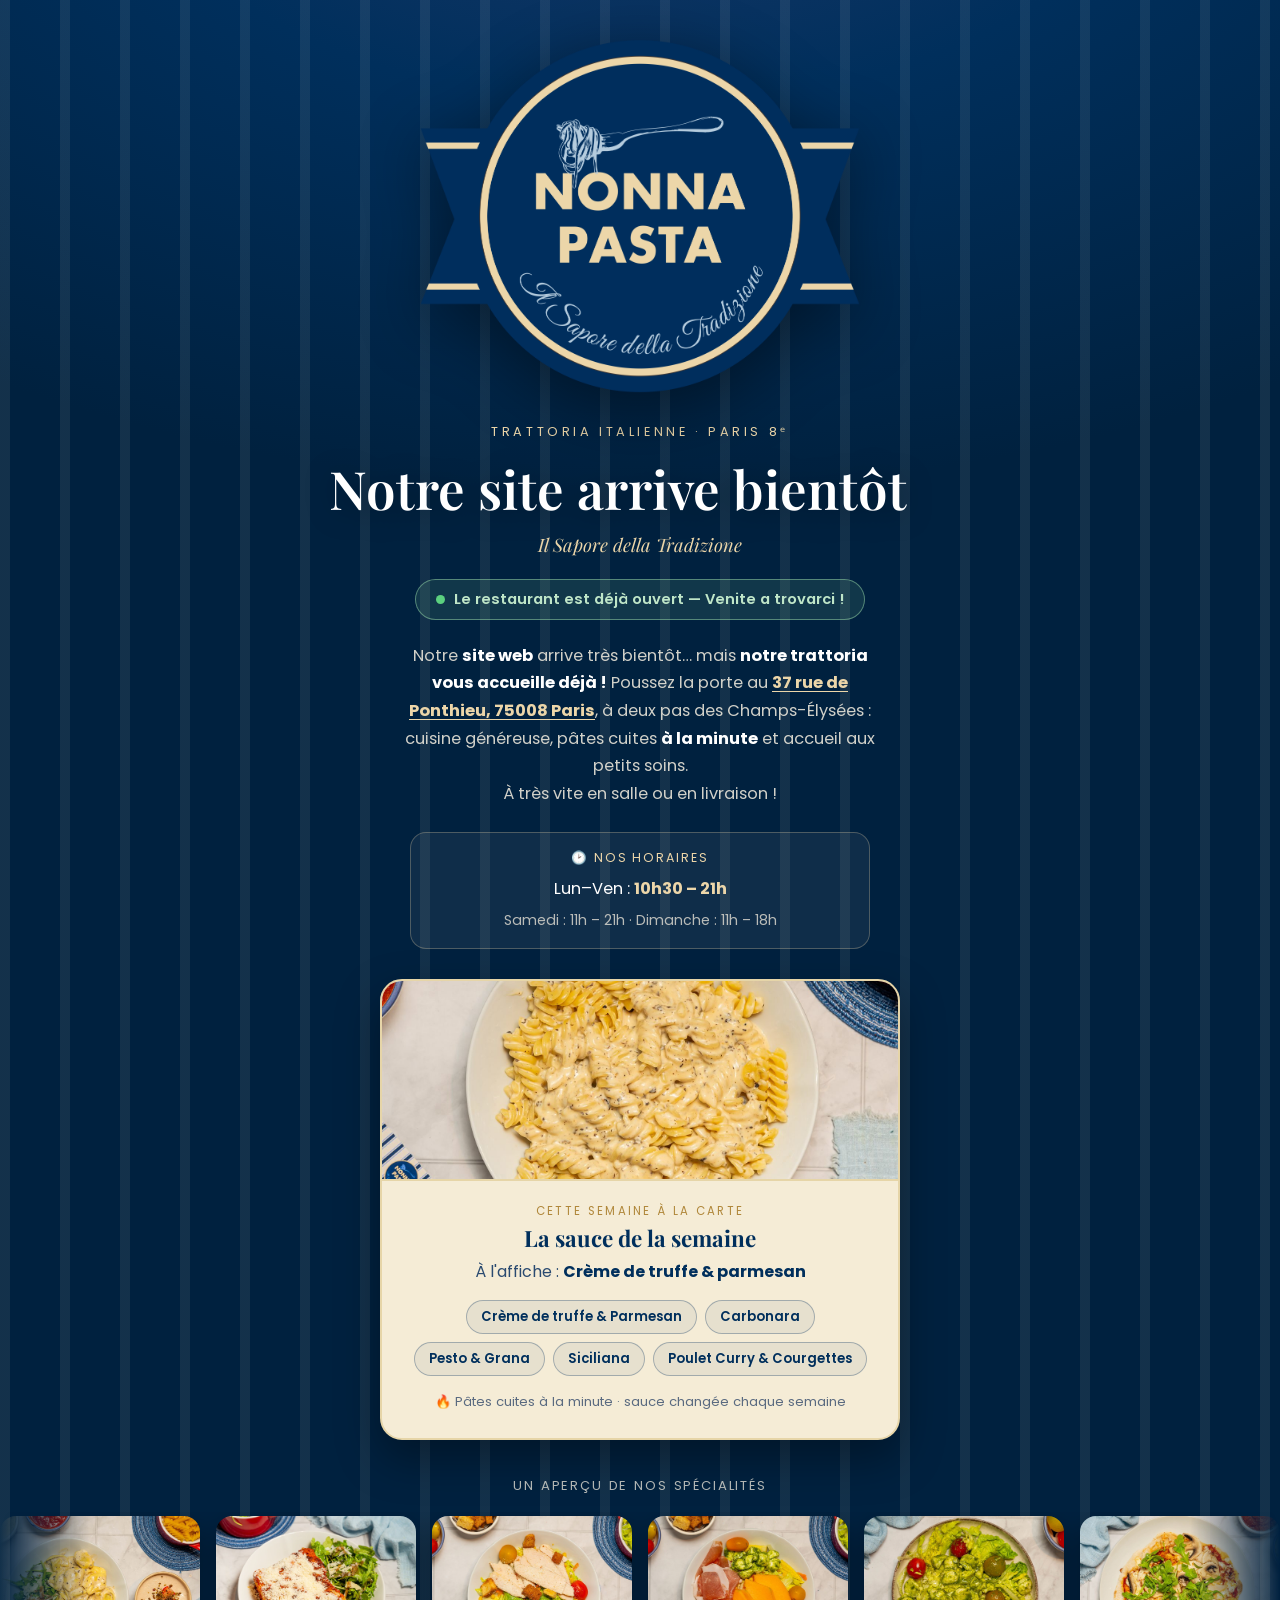
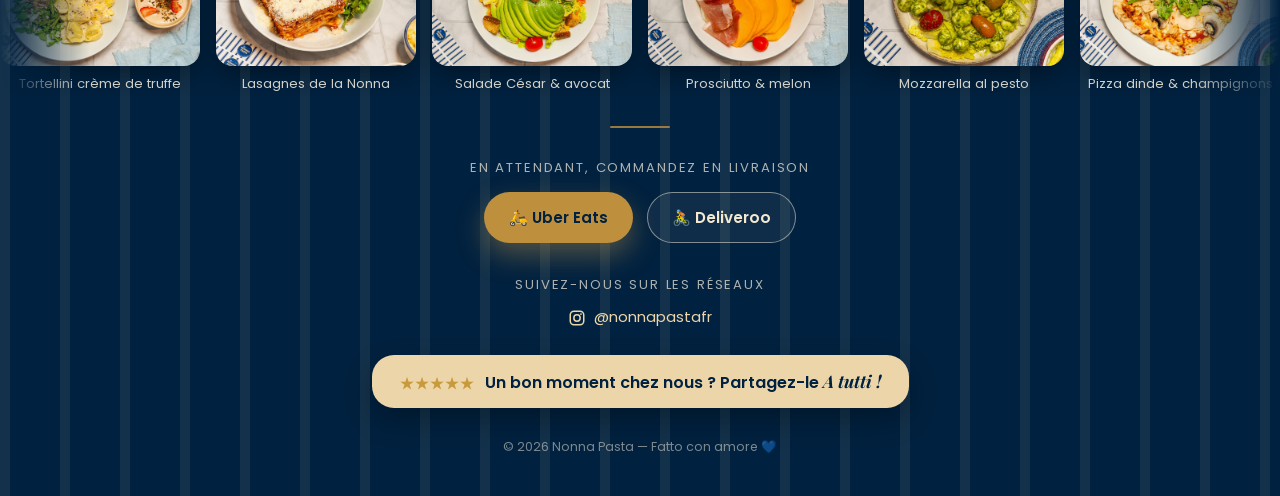
==== index.html @ cd6f06b0 "Horaires: ete (tous les jours 11h-18h) + bascule auto le 24 aout vers horaires habituels Co-Authored" ====
<!DOCTYPE html>
<html lang="fr">
<head>
<meta charset="UTF-8" />
<meta name="viewport" content="width=device-width, initial-scale=1.0" />
<title>Nonna Pasta — Bientôt disponible</title>
<meta name="description" content="Nonna Pasta, trattoria italienne au 37 rue de Ponthieu, 75008 Paris. Notre site arrive bientôt. En attendant, commandez en livraison sur Uber Eats et Deliveroo." />
<meta name="theme-color" content="#0e1f3d" />
<link rel="icon" href="assets/favicon.svg" type="image/svg+xml" />
<link rel="preconnect" href="https://fonts.googleapis.com" />
<link rel="preconnect" href="https://fonts.gstatic.com" crossorigin />
<link href="https://fonts.googleapis.com/css2?family=Playfair+Display:ital,wght@0,500;0,600;0,700;1,500&family=Poppins:wght@300;400;500;600&display=swap" rel="stylesheet" />
<style>
  :root{
    --navy:#002f5c; --navy-deep:#00213f; --cream:#f4e9cf; --gold:#be8f3c; --gold-soft:#ecd6a9;
    --serif:"Playfair Display",Georgia,serif; --sans:"Poppins",-apple-system,BlinkMacSystemFont,"Segoe UI",sans-serif;
  }
  *{margin:0;padding:0;box-sizing:border-box}
  body{
    min-height:100vh;font-family:var(--sans);color:var(--cream);
    background:radial-gradient(1200px 700px at 50% -10%,#1d3a6b 0%,var(--navy) 45%,var(--navy-deep) 100%);
    display:flex;align-items:center;justify-content:center;padding:40px 22px;position:relative;overflow-x:hidden;
  }
  /* Rayures crème discrètes (motif de marque) */
  body::before{
    content:"";position:absolute;inset:0;z-index:0;opacity:.08;
    background-image:repeating-linear-gradient(90deg,var(--cream) 0 10px,transparent 10px 60px);
  }
  .wrap{position:relative;z-index:1;max-width:660px;width:100%;text-align:center;
    animation:rise .9s cubic-bezier(.2,.7,.2,1) both}
  @keyframes rise{from{opacity:0;transform:translateY(26px)}to{opacity:1;transform:none}}

  .logo{
    width:min(440px,84vw);margin:0 auto 30px;display:block;
    filter:drop-shadow(0 16px 34px rgba(0,0,0,.45));
  }

  .kicker{font-size:.8rem;letter-spacing:.28em;text-transform:uppercase;color:var(--gold-soft);margin-bottom:18px}
  h1{font-family:var(--serif);font-weight:600;font-size:clamp(2.1rem,6vw,3.3rem);line-height:1.1;color:#fff;
    text-shadow:0 4px 30px rgba(0,0,0,.35)}
  .dots{display:inline-block;margin-left:2px}
  .dots span{opacity:0;animation:blink 1.4s infinite}
  .dots span:nth-child(2){animation-delay:.2s}
  .dots span:nth-child(3){animation-delay:.4s}
  @keyframes blink{0%,60%,100%{opacity:0}30%{opacity:1}}

  .tagline{font-family:var(--serif);font-style:italic;color:var(--gold-soft);font-size:1.15rem;margin-top:14px}
  .open-badge{display:inline-flex;align-items:center;gap:9px;margin:22px auto 0;
    padding:9px 20px;border-radius:999px;background:rgba(120,190,140,.14);
    border:1px solid rgba(140,205,160,.55);color:#bfe6c8;font-weight:600;font-size:.92rem}
  .open-badge .dot{width:9px;height:9px;border-radius:50%;background:#5bd07f;
    box-shadow:0 0 0 0 rgba(91,208,127,.6);animation:pulse 2s infinite}
  @keyframes pulse{0%{box-shadow:0 0 0 0 rgba(91,208,127,.55)}70%{box-shadow:0 0 0 9px rgba(91,208,127,0)}100%{box-shadow:0 0 0 0 rgba(91,208,127,0)}}
  .lead{margin:22px auto 0;max-width:480px;color:rgba(245,239,224,.85);font-size:1.02rem;line-height:1.7}
  .lead strong{color:#fff}
  .lead a{color:var(--gold-soft);text-decoration:underline;text-underline-offset:3px;
    text-decoration-thickness:1px;transition:color .2s}
  .lead a:hover{color:#f3e3be}

  .hours{margin:24px auto 0;max-width:460px;padding:16px 22px;border-radius:16px;
    background:rgba(245,239,224,.06);border:1px solid rgba(236,214,169,.28);text-align:center}
  .hours-title{font-size:.78rem;letter-spacing:.16em;text-transform:uppercase;color:var(--gold-soft);margin-bottom:9px}
  .hours-now{color:#fff;font-size:1.02rem}
  .hours-now strong{color:var(--gold-soft)}
  .hours-next,.hours-line{margin-top:9px;font-size:.88rem;color:rgba(245,239,224,.74);line-height:1.55}
  .hours-next strong,.hours-line strong{color:rgba(245,239,224,.96)}

  .divider{width:60px;height:2px;background:var(--gold);margin:30px auto;border-radius:2px;opacity:.8}

  .week-card{margin:30px auto 0;max-width:520px;width:100%;background:#f5ecd6;
    border:2px solid #e6d5a8;border-radius:22px;overflow:hidden;
    box-shadow:0 18px 44px rgba(0,0,0,.34)}
  .week-photo{height:200px;overflow:hidden;border-bottom:2px solid #e6d5a8}
  .week-photo img{width:100%;height:100%;object-fit:cover;display:block}
  .week-body{padding:22px 24px 26px}
  .week-eyebrow{font-size:.72rem;letter-spacing:.2em;text-transform:uppercase;color:#b0873a;margin-bottom:6px}
  .week-title{font-family:var(--serif);color:var(--navy);font-size:1.4rem;line-height:1.15;margin-bottom:8px}
  .week-current{color:#2a4a70;font-size:1rem}
  .week-current strong{color:var(--navy)}
  .week-chips{display:flex;flex-wrap:wrap;justify-content:center;gap:8px;margin-top:16px}
  .week-chip{font-size:.82rem;font-weight:600;color:var(--navy);background:rgba(0,47,92,.06);
    border:1px solid rgba(0,47,92,.30);padding:6px 14px;border-radius:999px}
  .week-note{margin-top:16px;font-size:.82rem;color:#5a6a80}

  .gallery-strip{width:100vw;margin-left:calc(50% - 50vw);margin-top:36px}
  .strip-label{text-align:center;font-size:.82rem;letter-spacing:.14em;text-transform:uppercase;color:rgba(245,239,224,.72);margin-bottom:16px}
  .strip-viewport{overflow:hidden;
    -webkit-mask-image:linear-gradient(90deg,transparent,#000 7%,#000 93%,transparent);
    mask-image:linear-gradient(90deg,transparent,#000 7%,#000 93%,transparent)}
  .strip-track{display:flex;width:max-content;padding:4px 0;animation:stripScroll 40s linear infinite}
  .strip-track:hover{animation-play-state:paused}
  .strip-item{flex:0 0 auto;width:200px;margin:0 16px 0 0}
  .strip-item img{width:200px;height:150px;object-fit:cover;border-radius:16px;display:block;
    box-shadow:0 10px 24px rgba(0,0,0,.34)}
  .strip-item figcaption{margin-top:9px;font-size:.82rem;color:rgba(245,239,224,.85);text-align:center;line-height:1.3;padding:0 4px}
  @keyframes stripScroll{from{transform:translateX(0)}to{transform:translateX(-50%)}}
  @media (prefers-reduced-motion:reduce){.strip-track{animation:none}}

  .order-label{font-size:.82rem;letter-spacing:.14em;text-transform:uppercase;color:rgba(245,239,224,.7);margin-bottom:14px}
  .social-label{margin-top:32px;font-size:.82rem;letter-spacing:.14em;text-transform:uppercase;color:rgba(245,239,224,.7)}
  .btns{display:flex;flex-wrap:wrap;gap:14px;justify-content:center}
  .btn{display:inline-flex;align-items:center;justify-content:center;gap:9px;padding:13px 24px;border-radius:999px;
    font-weight:600;font-size:.95rem;text-decoration:none;transition:transform .25s,box-shadow .25s,background .25s;border:1.5px solid transparent}
  .btn:hover{transform:translateY(-2px)}
  .btn-gold{background:var(--gold);color:var(--navy-deep);box-shadow:0 12px 28px rgba(201,154,78,.4)}
  .btn-gold:hover{background:var(--gold-soft)}
  .btn-ghost{background:rgba(245,239,224,.06);color:var(--cream);border-color:rgba(245,239,224,.5)}
  .btn-ghost:hover{background:rgba(245,239,224,.14)}

  .contact{margin-top:12px;display:flex;flex-wrap:wrap;gap:8px 26px;justify-content:center;
    font-size:.92rem;color:rgba(245,239,224,.82)}
  .contact a{color:var(--gold-soft);text-decoration:none;border-bottom:1px solid transparent;transition:border-color .2s}
  .contact a:hover{border-color:var(--gold-soft)}
  .contact span{display:inline-flex;align-items:center;gap:8px}

  .review-cta{display:inline-block;text-align:center;line-height:1.5;margin:26px auto 0;
    padding:13px 28px;border-radius:22px;text-decoration:none;font-weight:600;font-size:1rem;
    color:var(--navy-deep);background:var(--gold-soft);
    box-shadow:0 12px 28px rgba(0,0,0,.28);transition:transform .25s,box-shadow .25s,background .25s}
  .review-cta:hover{transform:translateY(-2px);background:#f3e3be;box-shadow:0 16px 34px rgba(0,0,0,.34)}
  .review-cta .stars{letter-spacing:2px;font-size:.95rem;color:#c99a3c;vertical-align:middle;margin-right:6px}
  .review-cta .tutti{font-family:var(--serif);font-style:italic;font-weight:700;font-size:1.08em}

  .foot{margin-top:30px;font-size:.78rem;color:rgba(245,239,224,.5)}
  @media (max-width:480px){.btn{flex:1 1 100%}}
  @media (prefers-reduced-motion:reduce){*{animation:none!important}}
</style>
</head>
<body>
  <main class="wrap">
    <img class="logo" src="assets/images/logo-transparent.png?v=3" alt="Nonna Pasta" />

    <p class="kicker">Trattoria italienne · Paris 8ᵉ</p>
    <h1>Notre site arrive bientôt<span class="dots"><span>.</span><span>.</span><span>.</span></span></h1>
    <p class="tagline">Il Sapore della Tradizione</p>

    <p class="open-badge"><span class="dot"></span> Le restaurant est déjà ouvert — Venite a trovarci&nbsp;!</p>

    <p class="lead">
      Notre <strong>site web</strong> arrive très bientôt… mais
      <strong>notre trattoria vous accueille déjà !</strong>
      Poussez la porte au <strong><a href="https://www.google.com/maps/dir/?api=1&amp;destination=37%20rue%20de%20Ponthieu%2C%2075008%20Paris" target="_blank" rel="noopener">37 rue de Ponthieu, 75008 Paris</a></strong>, à deux pas des Champs-Élysées :
      cuisine généreuse, pâtes cuites <strong>à la minute</strong> et accueil aux petits soins.
      <br />À très vite en salle ou en livraison !
    </p>

    <div class="hours" id="hours">
      <p class="hours-title">🕑 Nos horaires</p>
      <p class="hours-now"><strong>Cet été</strong> — tous les jours&nbsp;: 11h – 18h</p>
      <p class="hours-next">Reprise des horaires habituels le <strong>24 août</strong>&nbsp;:<br />Lun–Ven 10h30–21h · Sam 11h–21h · Dim 11h–18h</p>
    </div>

    <div class="week-card">
      <div class="week-photo"><img src="assets/images/pates-semaine.jpg" alt="Pâtes fraîches à la sauce de la semaine" /></div>
      <div class="week-body">
        <p class="week-eyebrow">Cette semaine à la carte</p>
        <h3 class="week-title">La sauce de la semaine</h3>
        <p class="week-current">À l'affiche : <strong id="bSauce">Crème de truffe &amp; parmesan</strong></p>
        <div class="week-chips" id="bChips">
          <span class="week-chip">Crème de truffe</span>
          <span class="week-chip">Bolognaise mijotée</span>
          <span class="week-chip">Pesto di casa</span>
          <span class="week-chip">Quatre fromages</span>
          <span class="week-chip">Arrabbiata</span>
        </div>
        <p class="week-note">🔥 Pâtes cuites à la minute · sauce changée chaque semaine</p>
      </div>
    </div>

    <section class="gallery-strip" aria-label="Aperçu de nos plats">
      <p class="strip-label">Un aperçu de nos spécialités</p>
      <div class="strip-viewport">
        <div class="strip-track" id="stripTrack"></div>
      </div>
    </section>

    <div class="divider"></div>

    <p class="order-label">En attendant, commandez en livraison</p>
    <div class="btns">
      <a class="btn btn-gold" href="https://www.ubereats.com/fr/store/nonna-pasta/fMqXAi5KVVisIOi39nbDfg" target="_blank" rel="noopener">🛵 Uber Eats</a>
      <a class="btn btn-ghost" href="https://deliveroo.fr/fr/menu/Paris/paris-8eme-faubourg-saint-honore/nonna-pasta-paris-37-rue-de-ponthieu" target="_blank" rel="noopener">🚴 Deliveroo</a>
    </div>

    <p class="social-label">Suivez-nous sur les réseaux</p>
    <div class="contact">
      <span style="color:var(--gold-soft)"><svg viewBox="0 0 24 24" width="18" height="18" fill="none" stroke="currentColor" stroke-width="2" aria-hidden="true"><rect x="3" y="3" width="18" height="18" rx="5"/><circle cx="12" cy="12" r="4.2"/><circle cx="17.3" cy="6.7" r="1.2" fill="currentColor" stroke="none"/></svg><a href="https://www.instagram.com/nonnapastafr/" target="_blank" rel="noopener">@nonnapastafr</a></span>
    </div>

    <!-- Appel à l'avis Google : modifiez la phrase et/ou le lien ici si besoin -->
    <a class="review-cta" href="https://g.page/r/CQjq_r3sA9J5EBM/review" target="_blank" rel="noopener">
      <span class="stars">★★★★★</span> Un bon moment chez nous ? Partagez-le <span class="tutti">A&nbsp;tutti&nbsp;!</span>
    </a>

    <p class="foot">© <span id="y"></span> Nonna Pasta — Fatto con amore 💙</p>
  </main>
  <script src="config.js"></script>
  <script>
    document.getElementById('y').textContent = new Date().getFullYear();
    (function(){
      var N = window.NONNA || {};
      var s = document.getElementById('bSauce');
      if (s && N.sauceDeLaSemaine) s.textContent = N.sauceDeLaSemaine;
      var c = document.getElementById('bChips');
      if (c && Array.isArray(N.sauces)) {
        c.innerHTML = N.sauces.map(function(x){
          return '<span class="week-chip">' + String(x).replace(/&/g,'&amp;').replace(/</g,'&lt;') + '</span>';
        }).join('');
      }

      // Horaires : bascule automatique sur les horaires habituels a partir du 24 aout 2026
      var hoursEl = document.getElementById('hours');
      if (hoursEl) {
        var reprise = new Date(2026, 7, 24); // 24 aout 2026 (mois 0-indexe : 7 = aout)
        if (new Date() >= reprise) {
          hoursEl.innerHTML =
            '<p class="hours-title">🕑 Nos horaires</p>' +
            '<p class="hours-now">Lun–Ven&nbsp;: <strong>10h30 – 21h</strong></p>' +
            '<p class="hours-line">Samedi&nbsp;: 11h – 21h · Dimanche&nbsp;: 11h – 18h</p>';
        }
      }

      // Bandeau photos defilant (plats, hors boissons) genere depuis le menu
      function esc(x){return String(x).replace(/&/g,'&amp;').replace(/</g,'&lt;').replace(/"/g,'&quot;');}
      var track = document.getElementById('stripTrack');
      if (track && Array.isArray(N.menu)) {
        var plats = N.menu.filter(function(d){
          return d.categorie !== 'boissons' && String(d.image).indexOf('pates-semaine') === -1;
        });
        var html = plats.map(function(d){
          return '<figure class="strip-item"><img src="assets/images/' + esc(d.image) +
                 '" alt="' + esc(d.nom) + '"><figcaption>' + esc(d.nom) + '</figcaption></figure>';
        }).join('');
        track.innerHTML = html + html; // duplique pour une boucle continue
        var half = track.scrollWidth / 2;
        if (half > 0) track.style.animationDuration = Math.max(22, Math.round(half / 55)) + 's';
      }
    })();
  </script>
</body>
</html>
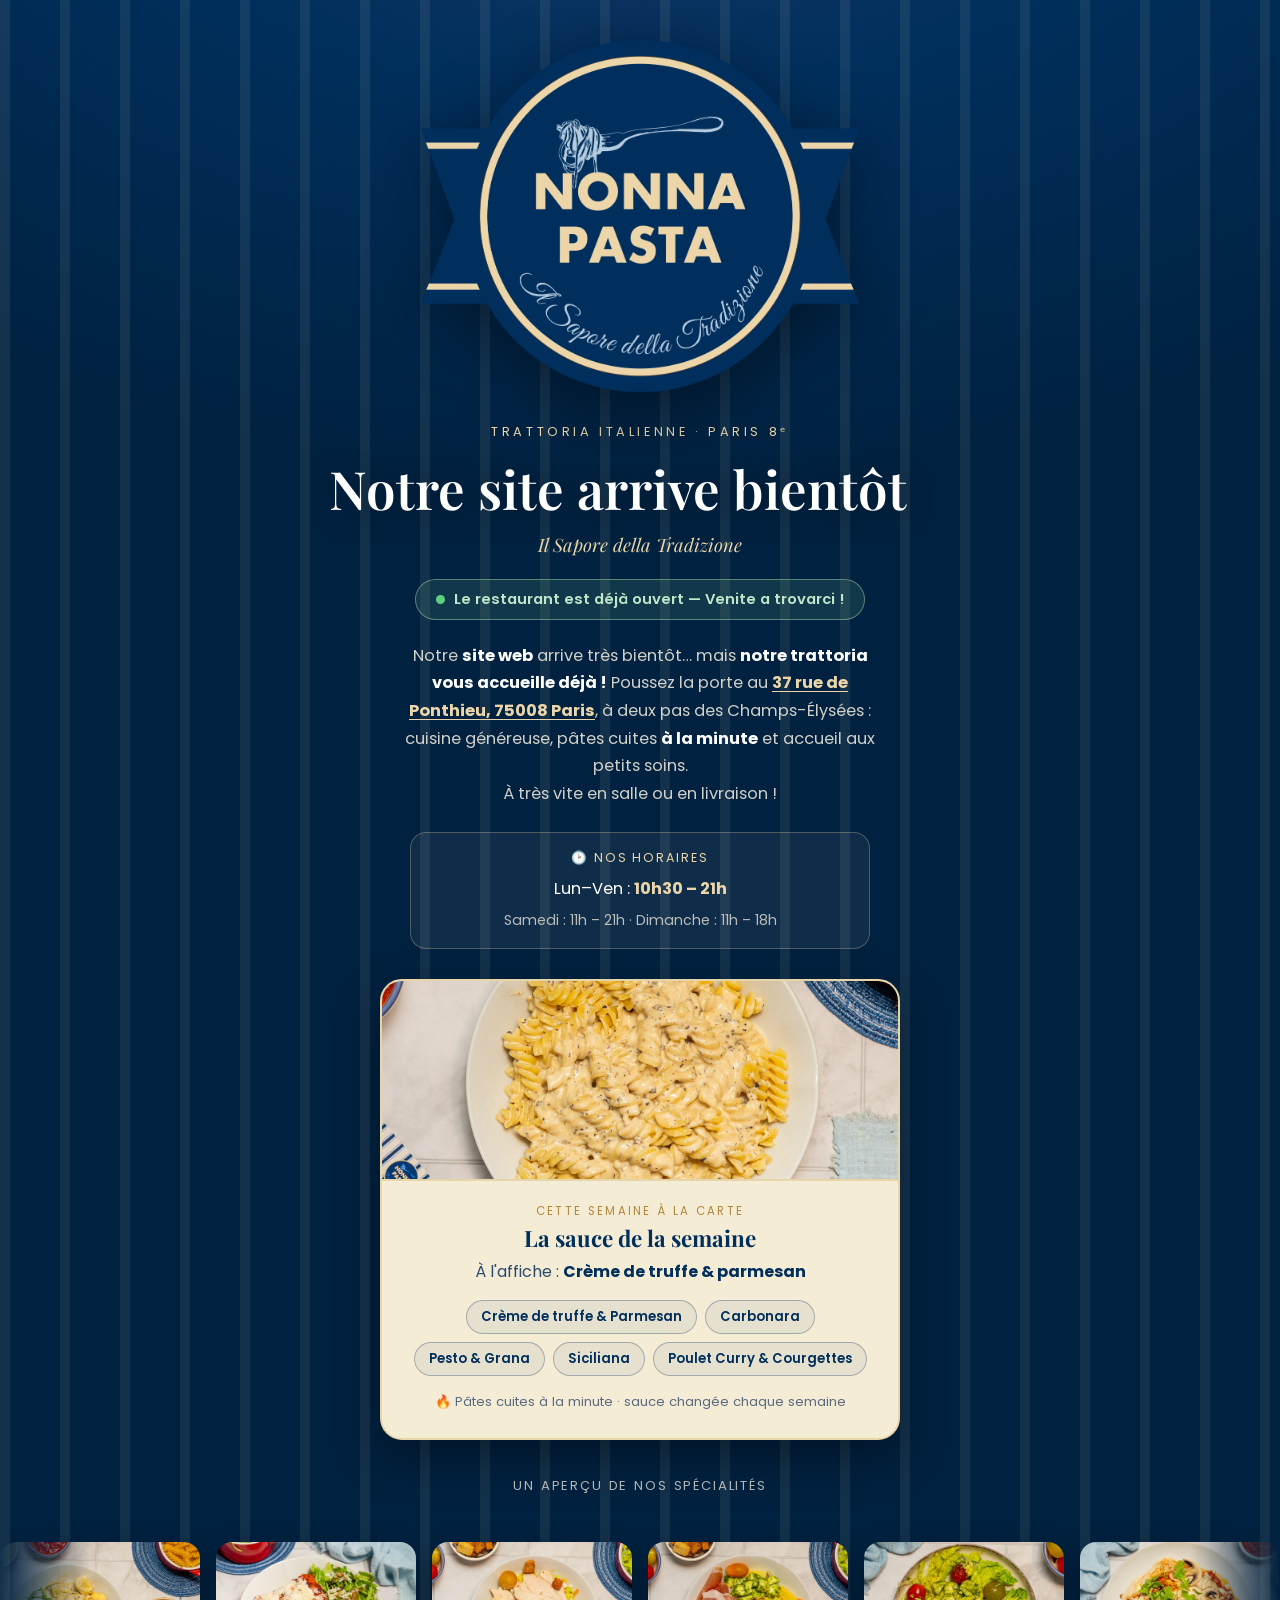
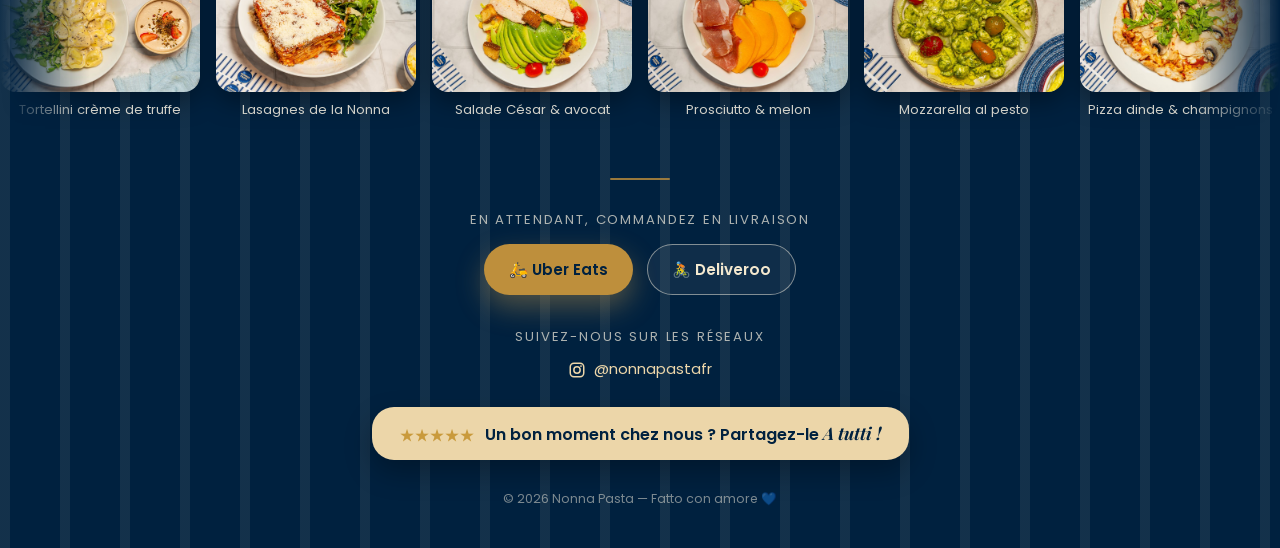
==== commit cfbf10d8: "Page accueil: bandeau photos - zoom au survol/toucher + reprise du defilement au relachement Co-Auth" ====
--- a/index.html
+++ b/index.html
@@ -3,8 +3,47 @@
 <head>
 <meta charset="UTF-8" />
 <meta name="viewport" content="width=device-width, initial-scale=1.0" />
-<title>Nonna Pasta — Bientôt disponible</title>
-<meta name="description" content="Nonna Pasta, trattoria italienne au 37 rue de Ponthieu, 75008 Paris. Notre site arrive bientôt. En attendant, commandez en livraison sur Uber Eats et Deliveroo." />
+<meta name="google-site-verification" content="pBPQn-sKwACDgPjD3qukE-V56CEns2R6OKmHJpYfSw8" />
+<title>Nonna Pasta — Restaurant italien près des Champs-Élysées | Paris 8e</title>
+<meta name="description" content="Nonna Pasta, trattoria italienne au 37 rue de Ponthieu, Paris 8e, à deux pas des Champs-Élysées. Pâtes fraîches cuites à la minute, sauces changées chaque semaine. Sur place, à emporter, Uber Eats & Deliveroo. Ouvert tous les jours." />
+<link rel="canonical" href="https://nonnapasta.fr/" />
+<meta property="og:type" content="restaurant" />
+<meta property="og:site_name" content="Nonna Pasta" />
+<meta property="og:title" content="Nonna Pasta — Restaurant italien près des Champs-Élysées" />
+<meta property="og:description" content="Trattoria italienne au 37 rue de Ponthieu, Paris 8e. Pâtes fraîches à la minute, sauces changées chaque semaine. Ouvert tous les jours." />
+<meta property="og:url" content="https://nonnapasta.fr/" />
+<meta property="og:image" content="https://nonnapasta.fr/assets/images/pates-semaine.jpg" />
+<meta name="twitter:card" content="summary_large_image" />
+<script type="application/ld+json">
+{
+  "@context": "https://schema.org",
+  "@type": "Restaurant",
+  "name": "Nonna Pasta",
+  "description": "Trattoria italienne à deux pas des Champs-Élysées : pâtes fraîches cuites à la minute et sauces changées chaque semaine.",
+  "servesCuisine": ["Italienne", "Pâtes"],
+  "url": "https://nonnapasta.fr",
+  "image": ["https://nonnapasta.fr/assets/images/pates-semaine.jpg", "https://nonnapasta.fr/assets/images/logo-transparent.png"],
+  "priceRange": "€€",
+  "address": {
+    "@type": "PostalAddress",
+    "streetAddress": "37 rue de Ponthieu",
+    "postalCode": "75008",
+    "addressLocality": "Paris",
+    "addressCountry": "FR"
+  },
+  "hasMap": "https://www.google.com/maps/dir/?api=1&destination=37%20rue%20de%20Ponthieu%2C%2075008%20Paris",
+  "openingHoursSpecification": [
+    { "@type": "OpeningHoursSpecification", "dayOfWeek": ["Monday","Tuesday","Wednesday","Thursday","Friday"], "opens": "10:30", "closes": "21:00" },
+    { "@type": "OpeningHoursSpecification", "dayOfWeek": "Saturday", "opens": "11:00", "closes": "21:00" },
+    { "@type": "OpeningHoursSpecification", "dayOfWeek": "Sunday", "opens": "11:00", "closes": "18:00" }
+  ],
+  "sameAs": [
+    "https://www.instagram.com/nonnapastafr/",
+    "https://www.ubereats.com/fr/store/nonna-pasta/fMqXAi5KVVisIOi39nbDfg",
+    "https://deliveroo.fr/fr/menu/Paris/paris-8eme-faubourg-saint-honore/nonna-pasta-paris-37-rue-de-ponthieu"
+  ]
+}
+</script>
 <meta name="theme-color" content="#0e1f3d" />
 <link rel="icon" href="assets/favicon.svg" type="image/svg+xml" />
 <link rel="preconnect" href="https://fonts.googleapis.com" />
@@ -84,14 +123,16 @@
 
   .gallery-strip{width:100vw;margin-left:calc(50% - 50vw);margin-top:36px}
   .strip-label{text-align:center;font-size:.82rem;letter-spacing:.14em;text-transform:uppercase;color:rgba(245,239,224,.72);margin-bottom:16px}
-  .strip-viewport{overflow:hidden;
+  .strip-viewport{overflow:hidden;padding:26px 0;
     -webkit-mask-image:linear-gradient(90deg,transparent,#000 7%,#000 93%,transparent);
     mask-image:linear-gradient(90deg,transparent,#000 7%,#000 93%,transparent)}
   .strip-track{display:flex;width:max-content;padding:4px 0;animation:stripScroll 40s linear infinite}
-  .strip-track:hover{animation-play-state:paused}
-  .strip-item{flex:0 0 auto;width:200px;margin:0 16px 0 0}
+  .strip-track:hover,.strip-track.paused{animation-play-state:paused}
+  .strip-item{flex:0 0 auto;width:200px;margin:0 16px 0 0;transition:transform .3s ease}
+  .strip-item:hover,.strip-item.zoom{transform:scale(1.22);z-index:3}
+  .strip-item:hover img,.strip-item.zoom img{box-shadow:0 20px 42px rgba(0,0,0,.55)}
   .strip-item img{width:200px;height:150px;object-fit:cover;border-radius:16px;display:block;
-    box-shadow:0 10px 24px rgba(0,0,0,.34)}
+    box-shadow:0 10px 24px rgba(0,0,0,.34);transition:box-shadow .3s ease}
   .strip-item figcaption{margin-top:9px;font-size:.82rem;color:rgba(245,239,224,.85);text-align:center;line-height:1.3;padding:0 4px}
   @keyframes stripScroll{from{transform:translateX(0)}to{transform:translateX(-50%)}}
   @media (prefers-reduced-motion:reduce){.strip-track{animation:none}}
@@ -234,6 +275,21 @@
         track.innerHTML = html + html; // duplique pour une boucle continue
         var half = track.scrollWidth / 2;
         if (half > 0) track.style.animationDuration = Math.max(22, Math.round(half / 55)) + 's';
+
+        // Tactile : appui du doigt = agrandit la photo + met en pause ; relache = revient + repart
+        track.addEventListener('touchstart', function (e) {
+          var item = e.target.closest ? e.target.closest('.strip-item') : null;
+          if (!item) return;
+          item.classList.add('zoom');
+          track.classList.add('paused');
+        }, { passive: true });
+        var stripRelease = function () {
+          var zoomed = track.querySelectorAll('.strip-item.zoom');
+          for (var i = 0; i < zoomed.length; i++) zoomed[i].classList.remove('zoom');
+          track.classList.remove('paused');
+        };
+        track.addEventListener('touchend', stripRelease);
+        track.addEventListener('touchcancel', stripRelease);
       }
     })();
   </script>
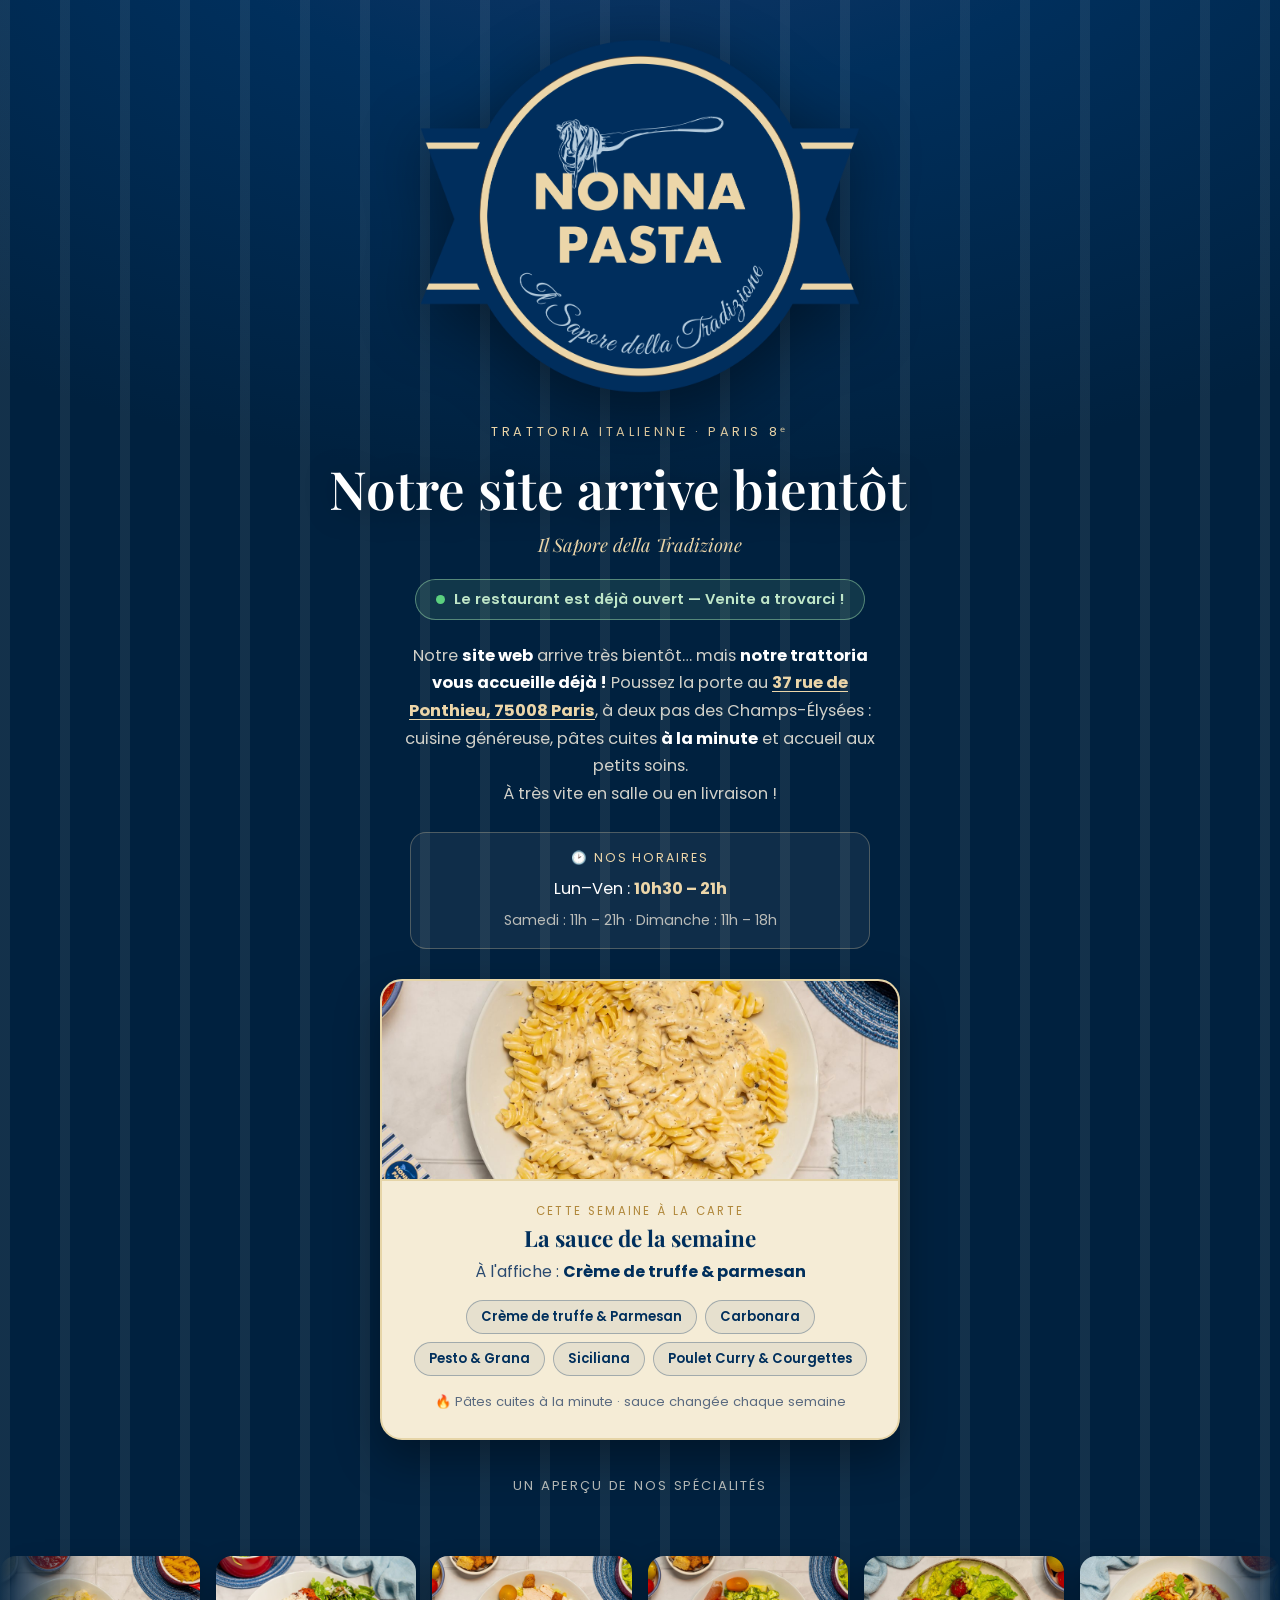
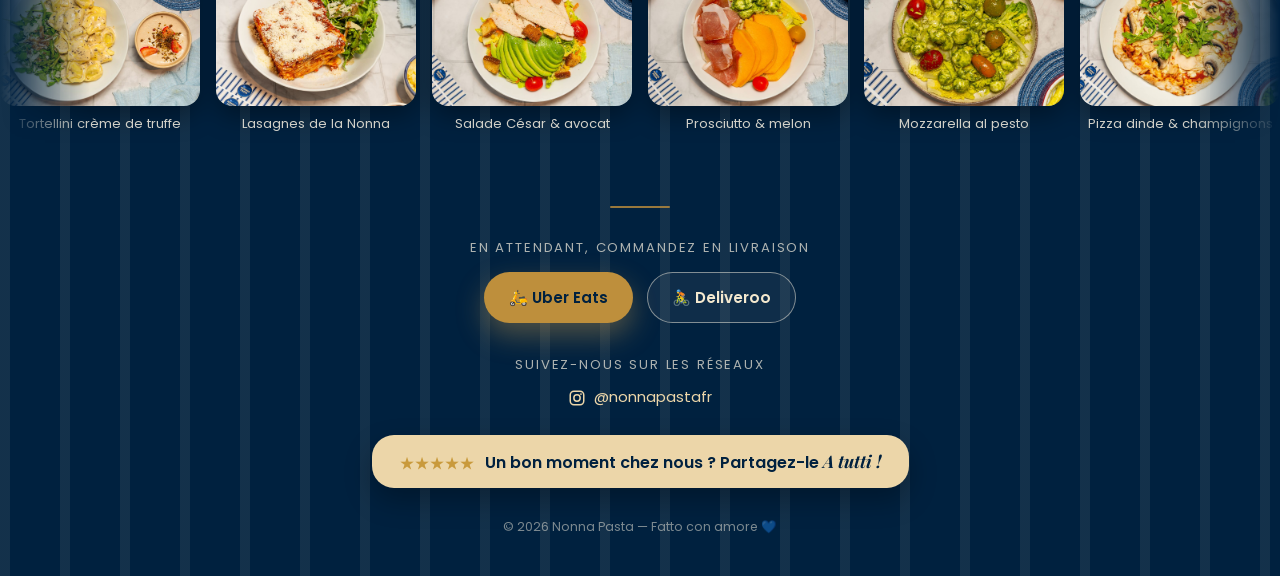
==== commit 5bd32dc2: "Bandeau photos: zoom plus grand (1.4) + swipe mobile pour faire defiler + reprise auto au relachemen" ====
--- a/index.html
+++ b/index.html
@@ -123,19 +123,22 @@
 
   .gallery-strip{width:100vw;margin-left:calc(50% - 50vw);margin-top:36px}
   .strip-label{text-align:center;font-size:.82rem;letter-spacing:.14em;text-transform:uppercase;color:rgba(245,239,224,.72);margin-bottom:16px}
-  .strip-viewport{overflow:hidden;padding:26px 0;
+  .strip-viewport{overflow-x:auto;overflow-y:hidden;padding:44px 0;touch-action:pan-x;
+    scrollbar-width:none;-ms-overflow-style:none;
     -webkit-mask-image:linear-gradient(90deg,transparent,#000 7%,#000 93%,transparent);
     mask-image:linear-gradient(90deg,transparent,#000 7%,#000 93%,transparent)}
-  .strip-track{display:flex;width:max-content;padding:4px 0;animation:stripScroll 40s linear infinite}
-  .strip-track:hover,.strip-track.paused{animation-play-state:paused}
+  .strip-viewport::-webkit-scrollbar{display:none}
+  .strip-track{display:flex;width:max-content}
   .strip-item{flex:0 0 auto;width:200px;margin:0 16px 0 0;transition:transform .3s ease}
-  .strip-item:hover,.strip-item.zoom{transform:scale(1.22);z-index:3}
-  .strip-item:hover img,.strip-item.zoom img{box-shadow:0 20px 42px rgba(0,0,0,.55)}
+  .strip-item.zoom{transform:scale(1.4);z-index:3}
+  .strip-item.zoom img{box-shadow:0 24px 50px rgba(0,0,0,.6)}
+  @media (hover:hover){
+    .strip-item:hover{transform:scale(1.4);z-index:3}
+    .strip-item:hover img{box-shadow:0 24px 50px rgba(0,0,0,.6)}
+  }
   .strip-item img{width:200px;height:150px;object-fit:cover;border-radius:16px;display:block;
     box-shadow:0 10px 24px rgba(0,0,0,.34);transition:box-shadow .3s ease}
   .strip-item figcaption{margin-top:9px;font-size:.82rem;color:rgba(245,239,224,.85);text-align:center;line-height:1.3;padding:0 4px}
-  @keyframes stripScroll{from{transform:translateX(0)}to{transform:translateX(-50%)}}
-  @media (prefers-reduced-motion:reduce){.strip-track{animation:none}}
 
   .order-label{font-size:.82rem;letter-spacing:.14em;text-transform:uppercase;color:rgba(245,239,224,.7);margin-bottom:14px}
   .social-label{margin-top:32px;font-size:.82rem;letter-spacing:.14em;text-transform:uppercase;color:rgba(245,239,224,.7)}
@@ -272,24 +275,73 @@
           return '<figure class="strip-item"><img src="assets/images/' + esc(d.image) +
                  '" alt="' + esc(d.nom) + '"><figcaption>' + esc(d.nom) + '</figcaption></figure>';
         }).join('');
-        track.innerHTML = html + html; // duplique pour une boucle continue
-        var half = track.scrollWidth / 2;
-        if (half > 0) track.style.animationDuration = Math.max(22, Math.round(half / 55)) + 's';
-
-        // Tactile : appui du doigt = agrandit la photo + met en pause ; relache = revient + repart
-        track.addEventListener('touchstart', function (e) {
-          var item = e.target.closest ? e.target.closest('.strip-item') : null;
-          if (!item) return;
-          item.classList.add('zoom');
-          track.classList.add('paused');
-        }, { passive: true });
-        var stripRelease = function () {
-          var zoomed = track.querySelectorAll('.strip-item.zoom');
-          for (var i = 0; i < zoomed.length; i++) zoomed[i].classList.remove('zoom');
-          track.classList.remove('paused');
-        };
-        track.addEventListener('touchend', stripRelease);
-        track.addEventListener('touchcancel', stripRelease);
+        track.innerHTML = html + html; // duplique pour une boucle continue sans couture
+
+        var vp = document.querySelector('.strip-viewport');
+        if (vp) {
+          var reduce = window.matchMedia && window.matchMedia('(prefers-reduced-motion: reduce)').matches;
+          var paused = false, resumeTimer = null;
+
+          function clearZoom() {
+            var z = track.querySelectorAll('.strip-item.zoom');
+            for (var i = 0; i < z.length; i++) z[i].classList.remove('zoom');
+          }
+          function zoomItem(item) {
+            if (!item || item.classList.contains('zoom')) return;
+            clearZoom();
+            item.classList.add('zoom');
+          }
+          function itemAtPoint(x, y) {
+            var el = document.elementFromPoint(x, y);
+            return el && el.closest ? el.closest('.strip-item') : null;
+          }
+
+          // Souris : survol = pause + agrandissement de la photo pointee ; sortie = reprise
+          vp.addEventListener('pointerenter', function (e) { if (e.pointerType === 'mouse') paused = true; });
+          vp.addEventListener('pointermove', function (e) {
+            if (e.pointerType !== 'mouse') return;
+            paused = true;
+            var it = e.target.closest ? e.target.closest('.strip-item') : null;
+            if (it) zoomItem(it);
+          });
+          vp.addEventListener('pointerleave', function (e) {
+            if (e.pointerType !== 'mouse') return;
+            paused = false; clearZoom();
+          });
+
+          // Doigt : appui = pause ; glissement gauche/droite = defilement (scroll natif) ;
+          // la photo sous le doigt s'agrandit ; au relacher = taille normale + reprise auto
+          vp.addEventListener('touchstart', function (e) {
+            if (resumeTimer) { clearTimeout(resumeTimer); resumeTimer = null; }
+            paused = true;
+            var t = e.touches[0];
+            if (t) zoomItem(itemAtPoint(t.clientX, t.clientY));
+          }, { passive: true });
+          vp.addEventListener('touchmove', function (e) {
+            var t = e.touches[0];
+            if (t) zoomItem(itemAtPoint(t.clientX, t.clientY));
+          }, { passive: true });
+          function touchDone() {
+            clearZoom();
+            if (resumeTimer) clearTimeout(resumeTimer);
+            resumeTimer = setTimeout(function () { paused = false; }, 700);
+          }
+          vp.addEventListener('touchend', touchDone);
+          vp.addEventListener('touchcancel', touchDone);
+
+          // Defilement automatique via la position de scroll, boucle sans couture
+          function tick() {
+            if (!paused && !reduce) {
+              var half = vp.scrollWidth / 2;
+              if (half > 0) {
+                vp.scrollLeft += 0.9;
+                if (vp.scrollLeft >= half) vp.scrollLeft -= half;
+              }
+            }
+            requestAnimationFrame(tick);
+          }
+          requestAnimationFrame(tick);
+        }
       }
     })();
   </script>
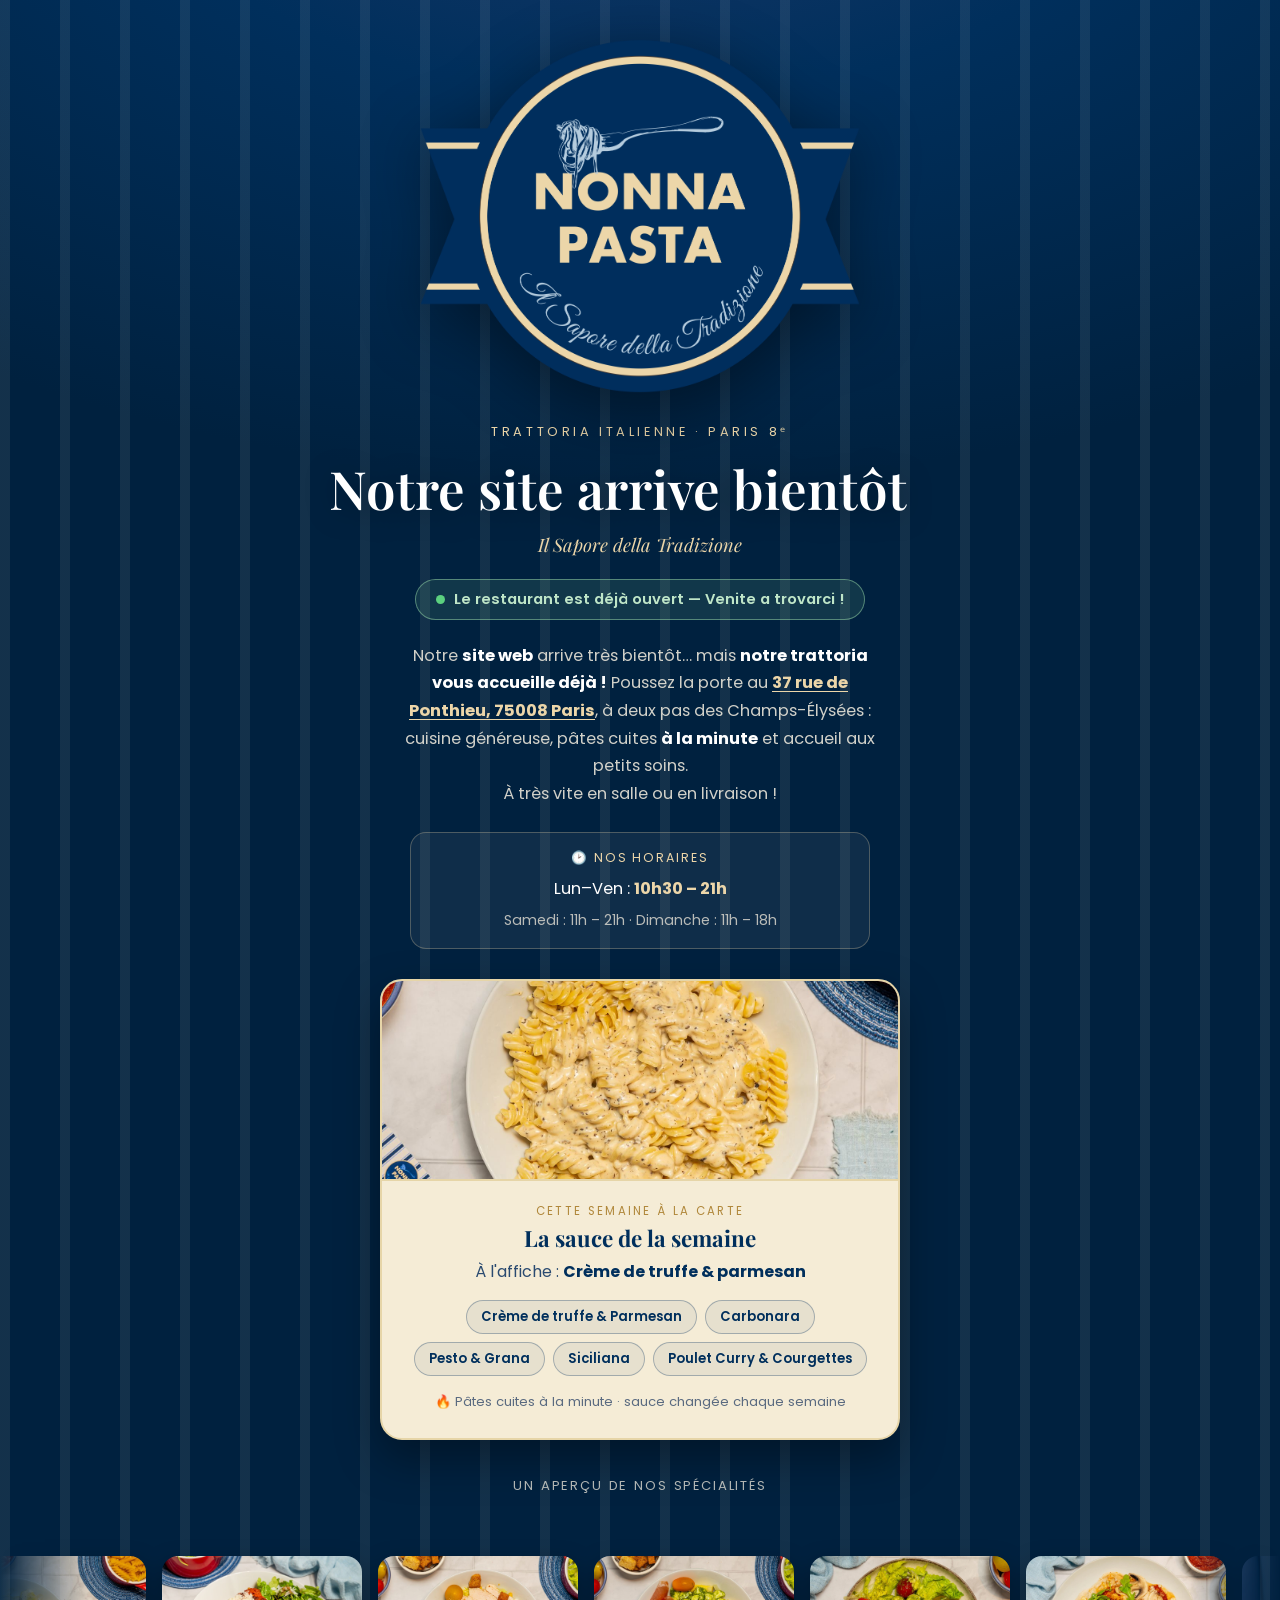
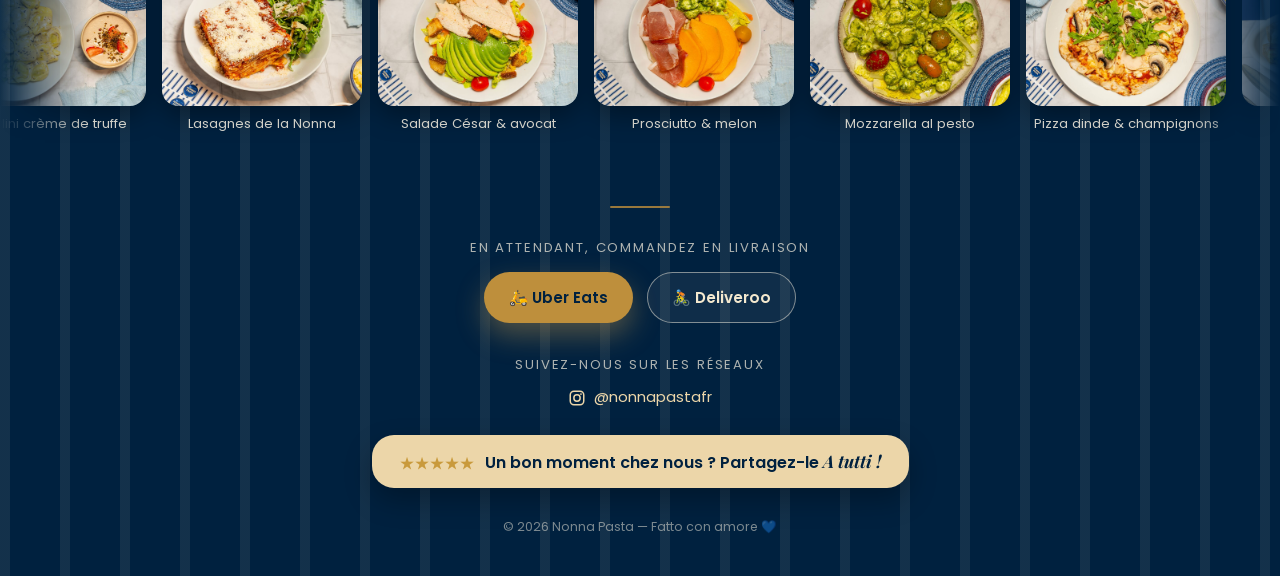
==== commit a19f54d5: "Bandeau photos: defilement auto pilote par variable (fiable sur mobile) en plus du swipe Co-Authored" ====
--- a/index.html
+++ b/index.html
@@ -280,7 +280,8 @@
         var vp = document.querySelector('.strip-viewport');
         if (vp) {
           var reduce = window.matchMedia && window.matchMedia('(prefers-reduced-motion: reduce)').matches;
-          var paused = false, resumeTimer = null;
+          var paused = false, resumeTimer = null, pos = 0;
+          function syncPos() { pos = vp.scrollLeft; } // resynchronise apres un defilement manuel
 
           function clearZoom() {
             var z = track.querySelectorAll('.strip-item.zoom');
@@ -306,7 +307,7 @@
           });
           vp.addEventListener('pointerleave', function (e) {
             if (e.pointerType !== 'mouse') return;
-            paused = false; clearZoom();
+            syncPos(); paused = false; clearZoom();
           });
 
           // Doigt : appui = pause ; glissement gauche/droite = defilement (scroll natif) ;
@@ -324,7 +325,7 @@
           function touchDone() {
             clearZoom();
             if (resumeTimer) clearTimeout(resumeTimer);
-            resumeTimer = setTimeout(function () { paused = false; }, 700);
+            resumeTimer = setTimeout(function () { syncPos(); paused = false; }, 700);
           }
           vp.addEventListener('touchend', touchDone);
           vp.addEventListener('touchcancel', touchDone);
@@ -334,8 +335,9 @@
             if (!paused && !reduce) {
               var half = vp.scrollWidth / 2;
               if (half > 0) {
-                vp.scrollLeft += 0.9;
-                if (vp.scrollLeft >= half) vp.scrollLeft -= half;
+                pos += 0.9;
+                if (pos >= half) pos -= half;
+                vp.scrollLeft = pos;
               }
             }
             requestAnimationFrame(tick);
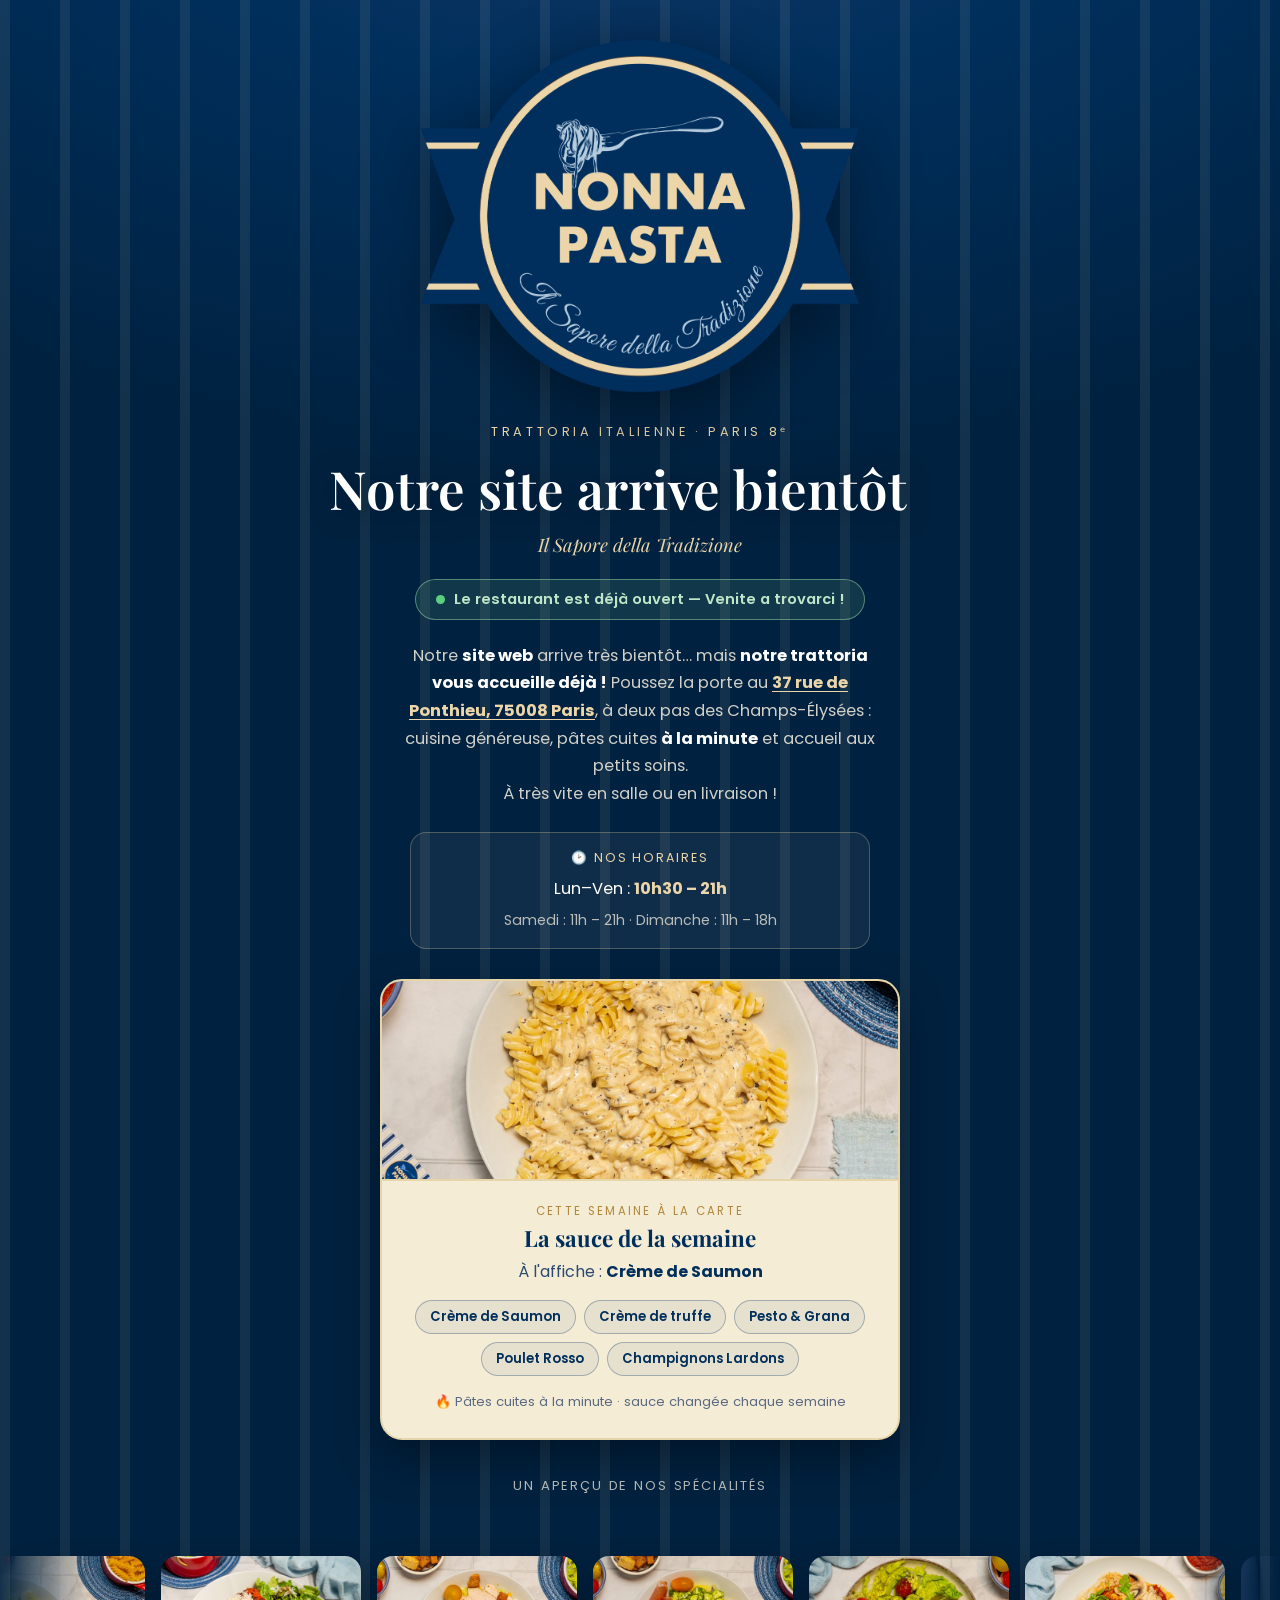
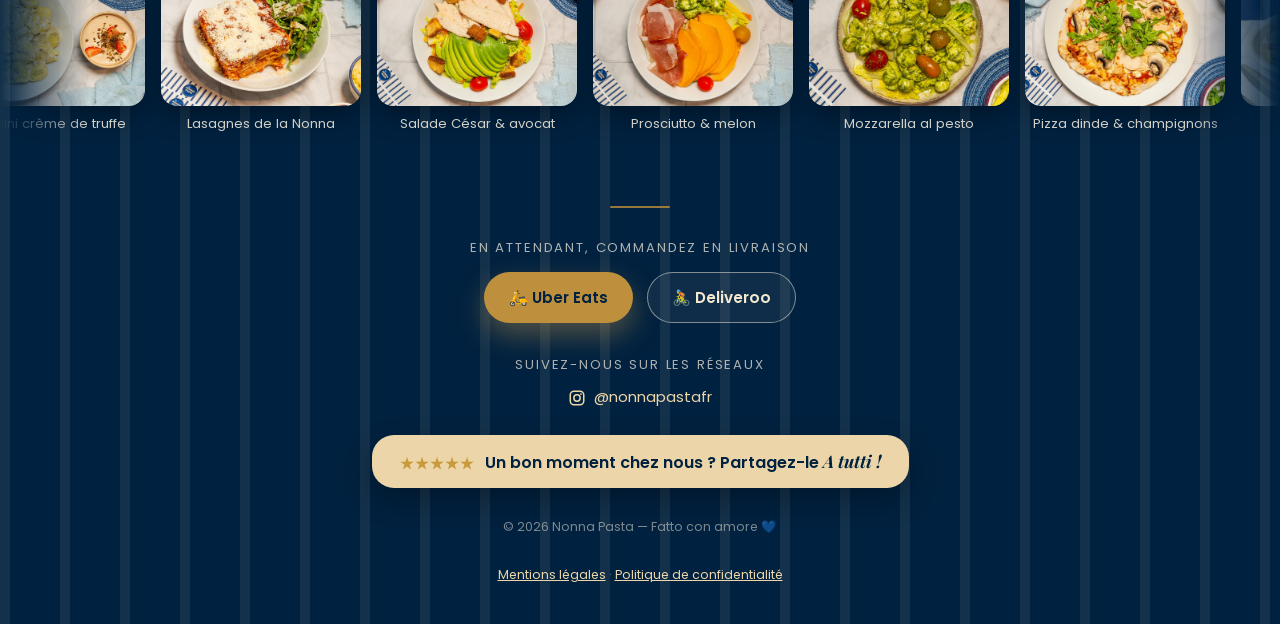
==== commit 773f9b9d: "Legal: mentions legales + politique de confidentialite, carte Google Maps en chargement au clic (coo" ====
--- a/index.html
+++ b/index.html
@@ -237,6 +237,7 @@
     </a>
 
     <p class="foot">© <span id="y"></span> Nonna Pasta — Fatto con amore 💙</p>
+    <p class="foot"><a href="mentions-legales.html" style="color:var(--gold-soft)">Mentions légales</a> · <a href="confidentialite.html" style="color:var(--gold-soft)">Politique de confidentialité</a></p>
   </main>
   <script src="config.js"></script>
   <script>
